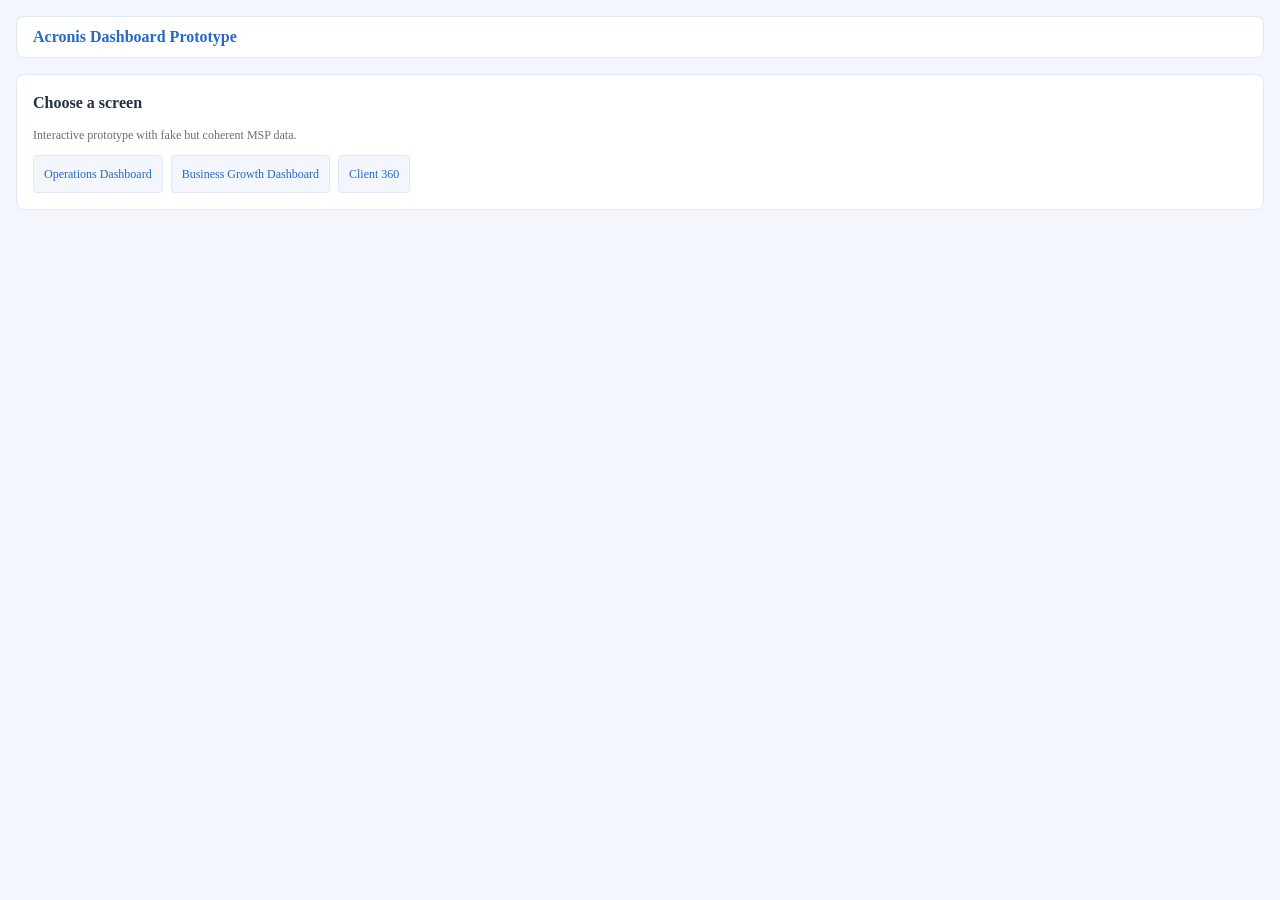
==== submission/prototype/index.html @ d7e4970e "Add MVP submission package and interactive dashboard prototypes" ====
<!doctype html>
<html lang="en">
  <head>
    <meta charset="UTF-8" />
    <meta name="viewport" content="width=device-width, initial-scale=1" />
    <title>Acronis Dashboard Prototype</title>
    <link rel="stylesheet" href="./assets/acv-reset.css" />
    <link rel="stylesheet" href="./assets/acv-theme-acronis.css" />
    <link rel="stylesheet" href="./assets/common.css" />
  </head>
  <body>
    <main class="app-shell">
      <header class="topbar">
        <div class="brand">Acronis Dashboard Prototype</div>
      </header>
      <section class="card">
        <h1 class="card-title">Choose a screen</h1>
        <p class="card-subtitle">Interactive prototype with fake but coherent MSP data.</p>
        <div class="nav-links">
          <a class="nav-link" href="./operations_dashboard.html">Operations Dashboard</a>
          <a class="nav-link" href="./business_dashboard.html">Business Growth Dashboard</a>
          <a class="nav-link" href="./client_360.html">Client 360</a>
        </div>
      </section>
    </main>
  </body>
</html>
---- submission/prototype/assets/acv-theme-acronis.css ----
@layer acv-theme{@media (prefers-color-scheme: light){:where(:root:not([class^=acv-theme-]),.acv-theme-acronis):not(.acv-color-scheme-dark){--acv-color-brand-primary: hsl(215deg 68% 46%);--acv-color-brand-secondary: hsl(218deg 57% 97%);--acv-color-brand-tertiary: hsl(218deg 57% 97%);--acv-color-button-active-danger: hsl(0deg 81% 45%);--acv-color-button-active-inversed: hsla(0deg 0% 100% / .05);--acv-color-button-active-primary: hsl(215deg 68% 38%);--acv-color-button-active-secondary: hsl(215deg 56% 89%);--acv-color-button-danger: hsl(0deg 81% 57%);--acv-color-button-disabled: hsla(215deg 68% 46% / .3);--acv-color-button-disabled-danger: hsla(0deg 4% 35% / .3);--acv-color-button-disabled-inversed: hsla(0deg 0% 100% / .1);--acv-color-button-focus: hsl(214deg 81% 84%);--acv-color-button-hover-danger: hsl(0deg 65% 51%);--acv-color-button-hover-inversed: hsla(0deg 0% 100% / .1);--acv-color-button-hover-primary: hsl(215deg 68% 38%);--acv-color-button-hover-secondary: hsl(214deg 57% 95%);--acv-color-button-inversed: hsla(0deg 0% 100% / .2);--acv-color-button-label-disabled: hsla(215deg 68% 46% / .3);--acv-color-button-label-disabled-inversed: hsla(0deg 0% 100% / .7);--acv-color-button-label-inversed-primary: hsl(0deg 0% 100%);--acv-color-button-label-inversed-secondary: hsl(0deg 0% 100%);--acv-color-button-label-primary: hsl(215deg 68% 46%);--acv-color-button-label-secondary: hsl(0deg 0% 100%);--acv-color-button-primary: hsl(215deg 68% 46%);--acv-color-button-secondary: hsl(215deg 68% 46%);--acv-color-divider-inversed-primary: hsl(0deg 0% 100%);--acv-color-divider-inversed-secondary: hsl(0deg 0% 100%);--acv-color-divider-primary: hsl(215deg 60% 92%);--acv-color-divider-secondary: hsl(215deg 60% 92%);--acv-color-effect-shadow-primary: hsla(215deg 30% 20% / .2);--acv-color-form-active: hsl(215deg 68% 46%);--acv-color-form-disabled-primary: hsla(215deg 68% 46% / .1);--acv-color-form-disabled-secondary: hsla(215deg 68% 46% / .1);--acv-color-form-disabled-success: hsl(75deg 57% 95%);--acv-color-form-disabled-tertiary: hsl(215deg 59% 84%);--acv-color-form-error: hsl(0deg 81% 57%);--acv-color-form-focus: hsl(214deg 81% 84%);--acv-color-form-hover: hsl(215deg 68% 38%);--acv-color-form-primary: hsl(0deg 0% 100%);--acv-color-form-secondary: hsl(215deg 59% 84%);--acv-color-form-success: hsl(75deg 68% 45%);--acv-color-icon-active: hsl(215deg 30% 20%);--acv-color-icon-active-disabled: hsl(215deg 30% 20%);--acv-color-icon-disabled: hsla(215deg 68% 46% / .3);--acv-color-icon-disabled-inversed: hsla(0deg 0% 100% / .7);--acv-color-icon-inversed-primary: hsl(0deg 0% 100%);--acv-color-icon-inversed-secondary: hsla(0deg 0% 100% / .7);--acv-color-icon-primary: hsl(215deg 68% 46%);--acv-color-icon-status-critical: hsl(11deg 73% 41%);--acv-color-icon-status-danger: hsl(0deg 72% 45%);--acv-color-icon-status-info: hsl(215deg 68% 38%);--acv-color-icon-status-neutral: hsl(0deg 0% 4%);--acv-color-icon-status-success: hsl(88deg 85% 24%);--acv-color-icon-status-warning: hsl(30deg 50% 37%);--acv-color-link-active: hsl(215deg 68% 46%);--acv-color-link-disabled: hsla(215deg 68% 46% / .3);--acv-color-link-disabled-inversed: hsla(0deg 0% 100% / .7);--acv-color-link-hover: hsl(215deg 68% 38%);--acv-color-link-inversed-primary: hsl(0deg 0% 100%);--acv-color-link-inversed-secondary: hsl(0deg 0% 100%);--acv-color-link-primary: hsl(215deg 68% 46%);--acv-color-link-secondary: hsl(0deg 0% 100%);--acv-color-nav-active-primary: hsl(213deg 100% 45%);--acv-color-nav-active-secondary: hsl(214deg 57% 95%);--acv-color-nav-focus-primary: hsla(0deg 0% 100% / .2);--acv-color-nav-focus-secondary: hsl(215deg 56% 89%);--acv-color-nav-hover-primary: hsla(0deg 0% 100% / .2);--acv-color-nav-hover-secondary: hsl(214deg 57% 95%);--acv-color-nav-label-primary: hsl(0deg 0% 100%);--acv-color-nav-label-secondary: hsla(0deg 0% 100% / .7);--acv-color-nav-primary: hsl(215deg 100% 15%);--acv-color-nav-secondary: hsl(0deg 0% 100%);--acv-color-scroll-thumb: hsla(215deg 30% 20% / .4);--acv-color-scroll-thumb-inversed: hsla(0deg 0% 100% / .4);--acv-color-status-active: hsla(215deg 30% 20% / .1);--acv-color-status-critical-primary: hsl(32deg 95% 92%);--acv-color-status-critical-secondary: hsl(29deg 100% 53%);--acv-color-status-critical-tertiary: hsl(21deg 100% 83%);--acv-color-status-danger-primary: hsl(0deg 100% 96%);--acv-color-status-danger-secondary: hsl(0deg 81% 57%);--acv-color-status-danger-tertiary: hsl(0deg 100% 89%);--acv-color-status-focus: hsl(214deg 81% 84%);--acv-color-status-hover: hsla(215deg 30% 20% / .05);--acv-color-status-info-primary: hsl(215deg 81% 96%);--acv-color-status-info-secondary: hsl(214deg 80% 58%);--acv-color-status-info-tertiary: hsl(214deg 80% 88%);--acv-color-status-neutral-primary: hsl(220deg 7% 92%);--acv-color-status-neutral-secondary: hsl(216deg 8% 61%);--acv-color-status-neutral-tertiary: hsl(216deg 8% 88%);--acv-color-status-success-primary: hsl(75deg 57% 95%);--acv-color-status-success-secondary: hsl(75deg 68% 45%);--acv-color-status-success-tertiary: hsl(75deg 57% 80%);--acv-color-status-warning-primary: hsl(46deg 100% 95%);--acv-color-status-warning-secondary: hsl(45deg 100% 51%);--acv-color-status-warning-tertiary: hsl(45deg 100% 82%);--acv-color-surface-fixed-primary: hsla(215deg 30% 20% / .9);--acv-color-surface-fixed-secondary: hsl(0deg 0% 100%);--acv-color-surface-inversed-dark-primary: hsl(215deg 30% 20%);--acv-color-surface-inversed-primary: hsl(0deg 0% 100%);--acv-color-surface-inversed-secondary: hsla(0deg 0% 100% / .95);--acv-color-surface-primary: hsl(218deg 57% 97%);--acv-color-surface-secondary: hsl(214deg 57% 95%);--acv-color-text-disabled: hsla(215deg 30% 20% / .4);--acv-color-text-error: hsl(0deg 81% 57%);--acv-color-text-highlight-result: hsl(52deg 100% 50%);--acv-color-text-inversed-primary: hsl(0deg 0% 100%);--acv-color-text-inversed-secondary: hsla(0deg 0% 100% / .7);--acv-color-text-primary: hsl(215deg 30% 20%);--acv-color-text-secondary: hsla(215deg 30% 20% / .7);--acv-color-text-status-critical: hsl(11deg 73% 41%);--acv-color-text-status-danger: hsl(0deg 72% 45%);--acv-color-text-status-info: hsl(215deg 68% 38%);--acv-color-text-status-neutral: hsl(215deg 30% 20%);--acv-color-text-status-success: hsl(88deg 85% 24%);--acv-color-text-status-warning: hsl(30deg 50% 37%);--acv-font-family-default: var(--acv-base-font-family-inter) sans-serif;--csstools-color-scheme--light: initial;--csstools-color-scheme--dark: ;color-scheme:light}:where(:root:not([class^=acv-theme-]),.acv-theme-acronis).acv-color-scheme-dark{--acv-color-brand-primary: hsl(215deg 68% 46%);--acv-color-brand-secondary: hsl(218deg 57% 97%);--acv-color-brand-tertiary: hsl(218deg 57% 97%);--acv-color-button-active-danger: hsl(0deg 81% 45%);--acv-color-button-active-inversed: hsla(0deg 0% 100% / .05);--acv-color-button-active-primary: hsl(215deg 68% 38%);--acv-color-button-active-secondary: hsl(215deg 56% 89%);--acv-color-button-danger: hsl(0deg 81% 57%);--acv-color-button-disabled: hsla(215deg 68% 46% / .3);--acv-color-button-disabled-danger: hsla(0deg 4% 35% / .3);--acv-color-button-disabled-inversed: hsla(0deg 0% 100% / .1);--acv-color-button-focus: hsl(214deg 81% 84%);--acv-color-button-hover-danger: hsl(0deg 65% 51%);--acv-color-button-hover-inversed: hsla(0deg 0% 100% / .1);--acv-color-button-hover-primary: hsl(215deg 68% 38%);--acv-color-button-hover-secondary: hsl(214deg 57% 95%);--acv-color-button-inversed: hsla(0deg 0% 100% / .2);--acv-color-button-label-disabled: hsla(215deg 68% 46% / .3);--acv-color-button-label-disabled-inversed: hsla(0deg 0% 100% / .7);--acv-color-button-label-inversed-primary: hsl(0deg 0% 100%);--acv-color-button-label-inversed-secondary: hsl(0deg 0% 100%);--acv-color-button-label-primary: hsl(215deg 68% 46%);--acv-color-button-label-secondary: hsl(0deg 0% 100%);--acv-color-button-primary: hsl(215deg 68% 46%);--acv-color-button-secondary: hsl(215deg 68% 46%);--acv-color-divider-inversed-primary: hsl(0deg 0% 100%);--acv-color-divider-inversed-secondary: hsl(0deg 0% 100%);--acv-color-divider-primary: hsl(215deg 60% 92%);--acv-color-divider-secondary: hsl(215deg 60% 92%);--acv-color-effect-shadow-primary: hsla(215deg 30% 20% / .2);--acv-color-form-active: hsl(215deg 68% 46%);--acv-color-form-disabled-primary: hsla(215deg 68% 46% / .1);--acv-color-form-disabled-secondary: hsla(215deg 68% 46% / .1);--acv-color-form-disabled-success: hsl(75deg 57% 95%);--acv-color-form-disabled-tertiary: hsl(215deg 59% 84%);--acv-color-form-error: hsl(0deg 81% 57%);--acv-color-form-focus: hsl(214deg 81% 84%);--acv-color-form-hover: hsl(215deg 68% 38%);--acv-color-form-primary: hsl(0deg 0% 100%);--acv-color-form-secondary: hsl(215deg 59% 84%);--acv-color-form-success: hsl(75deg 68% 45%);--acv-color-icon-active: hsl(215deg 30% 20%);--acv-color-icon-active-disabled: hsl(215deg 30% 20%);--acv-color-icon-disabled: hsla(215deg 68% 46% / .3);--acv-color-icon-disabled-inversed: hsla(0deg 0% 100% / .7);--acv-color-icon-inversed-primary: hsl(0deg 0% 100%);--acv-color-icon-inversed-secondary: hsla(0deg 0% 100% / .7);--acv-color-icon-primary: hsl(215deg 68% 46%);--acv-color-icon-status-critical: hsl(11deg 73% 41%);--acv-color-icon-status-danger: hsl(0deg 72% 45%);--acv-color-icon-status-info: hsl(215deg 68% 38%);--acv-color-icon-status-neutral: hsl(0deg 0% 4%);--acv-color-icon-status-success: hsl(88deg 85% 24%);--acv-color-icon-status-warning: hsl(30deg 50% 37%);--acv-color-link-active: hsl(215deg 68% 46%);--acv-color-link-disabled: hsla(215deg 68% 46% / .3);--acv-color-link-disabled-inversed: hsla(0deg 0% 100% / .7);--acv-color-link-hover: hsl(215deg 68% 38%);--acv-color-link-inversed-primary: hsl(0deg 0% 100%);--acv-color-link-inversed-secondary: hsl(0deg 0% 100%);--acv-color-link-primary: hsl(215deg 68% 46%);--acv-color-link-secondary: hsl(0deg 0% 100%);--acv-color-nav-active-primary: hsl(213deg 100% 45%);--acv-color-nav-active-secondary: hsl(214deg 57% 95%);--acv-color-nav-focus-primary: hsla(0deg 0% 100% / .2);--acv-color-nav-focus-secondary: hsl(215deg 56% 89%);--acv-color-nav-hover-primary: hsla(0deg 0% 100% / .2);--acv-color-nav-hover-secondary: hsl(214deg 57% 95%);--acv-color-nav-label-primary: hsl(0deg 0% 100%);--acv-color-nav-label-secondary: hsla(0deg 0% 100% / .7);--acv-color-nav-primary: hsl(215deg 100% 15%);--acv-color-nav-secondary: hsl(0deg 0% 100%);--acv-color-scroll-thumb: hsla(215deg 30% 20% / .4);--acv-color-scroll-thumb-inversed: hsla(0deg 0% 100% / .4);--acv-color-status-active: hsla(215deg 30% 20% / .1);--acv-color-status-critical-primary: hsl(32deg 95% 92%);--acv-color-status-critical-secondary: hsl(29deg 100% 53%);--acv-color-status-critical-tertiary: hsl(21deg 100% 83%);--acv-color-status-danger-primary: hsl(0deg 100% 96%);--acv-color-status-danger-secondary: hsl(0deg 81% 57%);--acv-color-status-danger-tertiary: hsl(0deg 100% 89%);--acv-color-status-focus: hsl(214deg 81% 84%);--acv-color-status-hover: hsla(215deg 30% 20% / .05);--acv-color-status-info-primary: hsl(215deg 81% 96%);--acv-color-status-info-secondary: hsl(214deg 80% 58%);--acv-color-status-info-tertiary: hsl(214deg 80% 88%);--acv-color-status-neutral-primary: hsl(220deg 7% 92%);--acv-color-status-neutral-secondary: hsl(216deg 8% 61%);--acv-color-status-neutral-tertiary: hsl(216deg 8% 88%);--acv-color-status-success-primary: hsl(75deg 57% 95%);--acv-color-status-success-secondary: hsl(75deg 68% 45%);--acv-color-status-success-tertiary: hsl(75deg 57% 80%);--acv-color-status-warning-primary: hsl(46deg 100% 95%);--acv-color-status-warning-secondary: hsl(45deg 100% 51%);--acv-color-status-warning-tertiary: hsl(45deg 100% 82%);--acv-color-surface-fixed-primary: hsla(215deg 30% 20% / .9);--acv-color-surface-fixed-secondary: hsl(0deg 0% 100%);--acv-color-surface-inversed-dark-primary: hsl(215deg 30% 20%);--acv-color-surface-inversed-primary: hsl(0deg 0% 100%);--acv-color-surface-inversed-secondary: hsla(0deg 0% 100% / .95);--acv-color-surface-primary: hsl(218deg 57% 97%);--acv-color-surface-secondary: hsl(214deg 57% 95%);--acv-color-text-disabled: hsla(215deg 30% 20% / .4);--acv-color-text-error: hsl(0deg 81% 57%);--acv-color-text-highlight-result: hsl(52deg 100% 50%);--acv-color-text-inversed-primary: hsl(0deg 0% 100%);--acv-color-text-inversed-secondary: hsla(0deg 0% 100% / .7);--acv-color-text-primary: hsl(215deg 30% 20%);--acv-color-text-secondary: hsla(215deg 30% 20% / .7);--acv-color-text-status-critical: hsl(11deg 73% 41%);--acv-color-text-status-danger: hsl(0deg 72% 45%);--acv-color-text-status-info: hsl(215deg 68% 38%);--acv-color-text-status-neutral: hsl(215deg 30% 20%);--acv-color-text-status-success: hsl(88deg 85% 24%);--acv-color-text-status-warning: hsl(30deg 50% 37%);--acv-font-family-default: var(--acv-base-font-family-inter) sans-serif;--csstools-color-scheme--light: ;--csstools-color-scheme--dark: initial;color-scheme:dark}}@media (prefers-color-scheme: dark){:where(:root:not([class^=acv-theme-]),.acv-theme-acronis).acv-color-scheme-light{--acv-color-brand-primary: hsl(215deg 68% 46%);--acv-color-brand-secondary: hsl(218deg 57% 97%);--acv-color-brand-tertiary: hsl(218deg 57% 97%);--acv-color-button-active-danger: hsl(0deg 81% 45%);--acv-color-button-active-inversed: hsla(0deg 0% 100% / .05);--acv-color-button-active-primary: hsl(215deg 68% 38%);--acv-color-button-active-secondary: hsl(215deg 56% 89%);--acv-color-button-danger: hsl(0deg 81% 57%);--acv-color-button-disabled: hsla(215deg 68% 46% / .3);--acv-color-button-disabled-danger: hsla(0deg 4% 35% / .3);--acv-color-button-disabled-inversed: hsla(0deg 0% 100% / .1);--acv-color-button-focus: hsl(214deg 81% 84%);--acv-color-button-hover-danger: hsl(0deg 65% 51%);--acv-color-button-hover-inversed: hsla(0deg 0% 100% / .1);--acv-color-button-hover-primary: hsl(215deg 68% 38%);--acv-color-button-hover-secondary: hsl(214deg 57% 95%);--acv-color-button-inversed: hsla(0deg 0% 100% / .2);--acv-color-button-label-disabled: hsla(215deg 68% 46% / .3);--acv-color-button-label-disabled-inversed: hsla(0deg 0% 100% / .7);--acv-color-button-label-inversed-primary: hsl(0deg 0% 100%);--acv-color-button-label-inversed-secondary: hsl(0deg 0% 100%);--acv-color-button-label-primary: hsl(215deg 68% 46%);--acv-color-button-label-secondary: hsl(0deg 0% 100%);--acv-color-button-primary: hsl(215deg 68% 46%);--acv-color-button-secondary: hsl(215deg 68% 46%);--acv-color-divider-inversed-primary: hsl(0deg 0% 100%);--acv-color-divider-inversed-secondary: hsl(0deg 0% 100%);--acv-color-divider-primary: hsl(215deg 60% 92%);--acv-color-divider-secondary: hsl(215deg 60% 92%);--acv-color-effect-shadow-primary: hsla(215deg 30% 20% / .2);--acv-color-form-active: hsl(215deg 68% 46%);--acv-color-form-disabled-primary: hsla(215deg 68% 46% / .1);--acv-color-form-disabled-secondary: hsla(215deg 68% 46% / .1);--acv-color-form-disabled-success: hsl(75deg 57% 95%);--acv-color-form-disabled-tertiary: hsl(215deg 59% 84%);--acv-color-form-error: hsl(0deg 81% 57%);--acv-color-form-focus: hsl(214deg 81% 84%);--acv-color-form-hover: hsl(215deg 68% 38%);--acv-color-form-primary: hsl(0deg 0% 100%);--acv-color-form-secondary: hsl(215deg 59% 84%);--acv-color-form-success: hsl(75deg 68% 45%);--acv-color-icon-active: hsl(215deg 30% 20%);--acv-color-icon-active-disabled: hsl(215deg 30% 20%);--acv-color-icon-disabled: hsla(215deg 68% 46% / .3);--acv-color-icon-disabled-inversed: hsla(0deg 0% 100% / .7);--acv-color-icon-inversed-primary: hsl(0deg 0% 100%);--acv-color-icon-inversed-secondary: hsla(0deg 0% 100% / .7);--acv-color-icon-primary: hsl(215deg 68% 46%);--acv-color-icon-status-critical: hsl(11deg 73% 41%);--acv-color-icon-status-danger: hsl(0deg 72% 45%);--acv-color-icon-status-info: hsl(215deg 68% 38%);--acv-color-icon-status-neutral: hsl(0deg 0% 4%);--acv-color-icon-status-success: hsl(88deg 85% 24%);--acv-color-icon-status-warning: hsl(30deg 50% 37%);--acv-color-link-active: hsl(215deg 68% 46%);--acv-color-link-disabled: hsla(215deg 68% 46% / .3);--acv-color-link-disabled-inversed: hsla(0deg 0% 100% / .7);--acv-color-link-hover: hsl(215deg 68% 38%);--acv-color-link-inversed-primary: hsl(0deg 0% 100%);--acv-color-link-inversed-secondary: hsl(0deg 0% 100%);--acv-color-link-primary: hsl(215deg 68% 46%);--acv-color-link-secondary: hsl(0deg 0% 100%);--acv-color-nav-active-primary: hsl(213deg 100% 45%);--acv-color-nav-active-secondary: hsl(214deg 57% 95%);--acv-color-nav-focus-primary: hsla(0deg 0% 100% / .2);--acv-color-nav-focus-secondary: hsl(215deg 56% 89%);--acv-color-nav-hover-primary: hsla(0deg 0% 100% / .2);--acv-color-nav-hover-secondary: hsl(214deg 57% 95%);--acv-color-nav-label-primary: hsl(0deg 0% 100%);--acv-color-nav-label-secondary: hsla(0deg 0% 100% / .7);--acv-color-nav-primary: hsl(215deg 100% 15%);--acv-color-nav-secondary: hsl(0deg 0% 100%);--acv-color-scroll-thumb: hsla(215deg 30% 20% / .4);--acv-color-scroll-thumb-inversed: hsla(0deg 0% 100% / .4);--acv-color-status-active: hsla(215deg 30% 20% / .1);--acv-color-status-critical-primary: hsl(32deg 95% 92%);--acv-color-status-critical-secondary: hsl(29deg 100% 53%);--acv-color-status-critical-tertiary: hsl(21deg 100% 83%);--acv-color-status-danger-primary: hsl(0deg 100% 96%);--acv-color-status-danger-secondary: hsl(0deg 81% 57%);--acv-color-status-danger-tertiary: hsl(0deg 100% 89%);--acv-color-status-focus: hsl(214deg 81% 84%);--acv-color-status-hover: hsla(215deg 30% 20% / .05);--acv-color-status-info-primary: hsl(215deg 81% 96%);--acv-color-status-info-secondary: hsl(214deg 80% 58%);--acv-color-status-info-tertiary: hsl(214deg 80% 88%);--acv-color-status-neutral-primary: hsl(220deg 7% 92%);--acv-color-status-neutral-secondary: hsl(216deg 8% 61%);--acv-color-status-neutral-tertiary: hsl(216deg 8% 88%);--acv-color-status-success-primary: hsl(75deg 57% 95%);--acv-color-status-success-secondary: hsl(75deg 68% 45%);--acv-color-status-success-tertiary: hsl(75deg 57% 80%);--acv-color-status-warning-primary: hsl(46deg 100% 95%);--acv-color-status-warning-secondary: hsl(45deg 100% 51%);--acv-color-status-warning-tertiary: hsl(45deg 100% 82%);--acv-color-surface-fixed-primary: hsla(215deg 30% 20% / .9);--acv-color-surface-fixed-secondary: hsl(0deg 0% 100%);--acv-color-surface-inversed-dark-primary: hsl(215deg 30% 20%);--acv-color-surface-inversed-primary: hsl(0deg 0% 100%);--acv-color-surface-inversed-secondary: hsla(0deg 0% 100% / .95);--acv-color-surface-primary: hsl(218deg 57% 97%);--acv-color-surface-secondary: hsl(214deg 57% 95%);--acv-color-text-disabled: hsla(215deg 30% 20% / .4);--acv-color-text-error: hsl(0deg 81% 57%);--acv-color-text-highlight-result: hsl(52deg 100% 50%);--acv-color-text-inversed-primary: hsl(0deg 0% 100%);--acv-color-text-inversed-secondary: hsla(0deg 0% 100% / .7);--acv-color-text-primary: hsl(215deg 30% 20%);--acv-color-text-secondary: hsla(215deg 30% 20% / .7);--acv-color-text-status-critical: hsl(11deg 73% 41%);--acv-color-text-status-danger: hsl(0deg 72% 45%);--acv-color-text-status-info: hsl(215deg 68% 38%);--acv-color-text-status-neutral: hsl(215deg 30% 20%);--acv-color-text-status-success: hsl(88deg 85% 24%);--acv-color-text-status-warning: hsl(30deg 50% 37%);--acv-font-family-default: var(--acv-base-font-family-inter) sans-serif;--csstools-color-scheme--light: initial;--csstools-color-scheme--dark: ;color-scheme:light}:where(:root:not([class^=acv-theme-]),.acv-theme-acronis):not(.acv-color-scheme-light){--acv-color-brand-primary: hsl(215deg 68% 46%);--acv-color-brand-secondary: hsl(218deg 57% 97%);--acv-color-brand-tertiary: hsl(218deg 57% 97%);--acv-color-button-active-danger: hsl(0deg 81% 45%);--acv-color-button-active-inversed: hsla(0deg 0% 100% / .05);--acv-color-button-active-primary: hsl(215deg 68% 38%);--acv-color-button-active-secondary: hsl(215deg 56% 89%);--acv-color-button-danger: hsl(0deg 81% 57%);--acv-color-button-disabled: hsla(215deg 68% 46% / .3);--acv-color-button-disabled-danger: hsla(0deg 4% 35% / .3);--acv-color-button-disabled-inversed: hsla(0deg 0% 100% / .1);--acv-color-button-focus: hsl(214deg 81% 84%);--acv-color-button-hover-danger: hsl(0deg 65% 51%);--acv-color-button-hover-inversed: hsla(0deg 0% 100% / .1);--acv-color-button-hover-primary: hsl(215deg 68% 38%);--acv-color-button-hover-secondary: hsl(214deg 57% 95%);--acv-color-button-inversed: hsla(0deg 0% 100% / .2);--acv-color-button-label-disabled: hsla(215deg 68% 46% / .3);--acv-color-button-label-disabled-inversed: hsla(0deg 0% 100% / .7);--acv-color-button-label-inversed-primary: hsl(0deg 0% 100%);--acv-color-button-label-inversed-secondary: hsl(0deg 0% 100%);--acv-color-button-label-primary: hsl(215deg 68% 46%);--acv-color-button-label-secondary: hsl(0deg 0% 100%);--acv-color-button-primary: hsl(215deg 68% 46%);--acv-color-button-secondary: hsl(215deg 68% 46%);--acv-color-divider-inversed-primary: hsl(0deg 0% 100%);--acv-color-divider-inversed-secondary: hsl(0deg 0% 100%);--acv-color-divider-primary: hsl(215deg 60% 92%);--acv-color-divider-secondary: hsl(215deg 60% 92%);--acv-color-effect-shadow-primary: hsla(215deg 30% 20% / .2);--acv-color-form-active: hsl(215deg 68% 46%);--acv-color-form-disabled-primary: hsla(215deg 68% 46% / .1);--acv-color-form-disabled-secondary: hsla(215deg 68% 46% / .1);--acv-color-form-disabled-success: hsl(75deg 57% 95%);--acv-color-form-disabled-tertiary: hsl(215deg 59% 84%);--acv-color-form-error: hsl(0deg 81% 57%);--acv-color-form-focus: hsl(214deg 81% 84%);--acv-color-form-hover: hsl(215deg 68% 38%);--acv-color-form-primary: hsl(0deg 0% 100%);--acv-color-form-secondary: hsl(215deg 59% 84%);--acv-color-form-success: hsl(75deg 68% 45%);--acv-color-icon-active: hsl(215deg 30% 20%);--acv-color-icon-active-disabled: hsl(215deg 30% 20%);--acv-color-icon-disabled: hsla(215deg 68% 46% / .3);--acv-color-icon-disabled-inversed: hsla(0deg 0% 100% / .7);--acv-color-icon-inversed-primary: hsl(0deg 0% 100%);--acv-color-icon-inversed-secondary: hsla(0deg 0% 100% / .7);--acv-color-icon-primary: hsl(215deg 68% 46%);--acv-color-icon-status-critical: hsl(11deg 73% 41%);--acv-color-icon-status-danger: hsl(0deg 72% 45%);--acv-color-icon-status-info: hsl(215deg 68% 38%);--acv-color-icon-status-neutral: hsl(0deg 0% 4%);--acv-color-icon-status-success: hsl(88deg 85% 24%);--acv-color-icon-status-warning: hsl(30deg 50% 37%);--acv-color-link-active: hsl(215deg 68% 46%);--acv-color-link-disabled: hsla(215deg 68% 46% / .3);--acv-color-link-disabled-inversed: hsla(0deg 0% 100% / .7);--acv-color-link-hover: hsl(215deg 68% 38%);--acv-color-link-inversed-primary: hsl(0deg 0% 100%);--acv-color-link-inversed-secondary: hsl(0deg 0% 100%);--acv-color-link-primary: hsl(215deg 68% 46%);--acv-color-link-secondary: hsl(0deg 0% 100%);--acv-color-nav-active-primary: hsl(213deg 100% 45%);--acv-color-nav-active-secondary: hsl(214deg 57% 95%);--acv-color-nav-focus-primary: hsla(0deg 0% 100% / .2);--acv-color-nav-focus-secondary: hsl(215deg 56% 89%);--acv-color-nav-hover-primary: hsla(0deg 0% 100% / .2);--acv-color-nav-hover-secondary: hsl(214deg 57% 95%);--acv-color-nav-label-primary: hsl(0deg 0% 100%);--acv-color-nav-label-secondary: hsla(0deg 0% 100% / .7);--acv-color-nav-primary: hsl(215deg 100% 15%);--acv-color-nav-secondary: hsl(0deg 0% 100%);--acv-color-scroll-thumb: hsla(215deg 30% 20% / .4);--acv-color-scroll-thumb-inversed: hsla(0deg 0% 100% / .4);--acv-color-status-active: hsla(215deg 30% 20% / .1);--acv-color-status-critical-primary: hsl(32deg 95% 92%);--acv-color-status-critical-secondary: hsl(29deg 100% 53%);--acv-color-status-critical-tertiary: hsl(21deg 100% 83%);--acv-color-status-danger-primary: hsl(0deg 100% 96%);--acv-color-status-danger-secondary: hsl(0deg 81% 57%);--acv-color-status-danger-tertiary: hsl(0deg 100% 89%);--acv-color-status-focus: hsl(214deg 81% 84%);--acv-color-status-hover: hsla(215deg 30% 20% / .05);--acv-color-status-info-primary: hsl(215deg 81% 96%);--acv-color-status-info-secondary: hsl(214deg 80% 58%);--acv-color-status-info-tertiary: hsl(214deg 80% 88%);--acv-color-status-neutral-primary: hsl(220deg 7% 92%);--acv-color-status-neutral-secondary: hsl(216deg 8% 61%);--acv-color-status-neutral-tertiary: hsl(216deg 8% 88%);--acv-color-status-success-primary: hsl(75deg 57% 95%);--acv-color-status-success-secondary: hsl(75deg 68% 45%);--acv-color-status-success-tertiary: hsl(75deg 57% 80%);--acv-color-status-warning-primary: hsl(46deg 100% 95%);--acv-color-status-warning-secondary: hsl(45deg 100% 51%);--acv-color-status-warning-tertiary: hsl(45deg 100% 82%);--acv-color-surface-fixed-primary: hsla(215deg 30% 20% / .9);--acv-color-surface-fixed-secondary: hsl(0deg 0% 100%);--acv-color-surface-inversed-dark-primary: hsl(215deg 30% 20%);--acv-color-surface-inversed-primary: hsl(0deg 0% 100%);--acv-color-surface-inversed-secondary: hsla(0deg 0% 100% / .95);--acv-color-surface-primary: hsl(218deg 57% 97%);--acv-color-surface-secondary: hsl(214deg 57% 95%);--acv-color-text-disabled: hsla(215deg 30% 20% / .4);--acv-color-text-error: hsl(0deg 81% 57%);--acv-color-text-highlight-result: hsl(52deg 100% 50%);--acv-color-text-inversed-primary: hsl(0deg 0% 100%);--acv-color-text-inversed-secondary: hsla(0deg 0% 100% / .7);--acv-color-text-primary: hsl(215deg 30% 20%);--acv-color-text-secondary: hsla(215deg 30% 20% / .7);--acv-color-text-status-critical: hsl(11deg 73% 41%);--acv-color-text-status-danger: hsl(0deg 72% 45%);--acv-color-text-status-info: hsl(215deg 68% 38%);--acv-color-text-status-neutral: hsl(215deg 30% 20%);--acv-color-text-status-success: hsl(88deg 85% 24%);--acv-color-text-status-warning: hsl(30deg 50% 37%);--acv-font-family-default: var(--acv-base-font-family-inter) sans-serif;--csstools-color-scheme--light: ;--csstools-color-scheme--dark: initial;color-scheme:dark}}}
---- submission/prototype/assets/common.css ----
:root {
  --acv-base-font-family-inter: Inter, -apple-system, BlinkMacSystemFont, "Segoe UI", sans-serif;
  --page-max-width: 1440px;
}

body {
  margin: 0;
  background: var(--acv-color-surface-primary);
  color: var(--acv-color-text-primary);
}

.app-shell {
  max-width: var(--page-max-width);
  margin: 0 auto;
  padding: var(--acv-spacing-regular);
  display: grid;
  gap: var(--acv-spacing-regular);
}

.topbar {
  display: flex;
  justify-content: space-between;
  align-items: center;
  gap: var(--acv-spacing-regular);
  padding: var(--acv-spacing-small) var(--acv-spacing-regular);
  border: 1px solid var(--acv-color-divider-primary);
  border-radius: var(--acv-radius-large);
  background: var(--acv-color-surface-inversed-primary);
}

.brand {
  font-size: var(--acv-font-size-accent);
  font-weight: var(--acv-font-weight-strong);
  color: var(--acv-color-brand-primary);
}

.nav-links {
  display: flex;
  gap: var(--acv-spacing-small);
  flex-wrap: wrap;
}

.nav-link {
  text-decoration: none;
  color: var(--acv-color-link-primary);
  border: 1px solid var(--acv-color-divider-primary);
  padding: 6px 10px;
  border-radius: var(--acv-radius-regular);
  background: var(--acv-color-surface-primary);
  font-size: var(--acv-font-size-caption);
}

.nav-link.active {
  background: var(--acv-color-button-primary);
  color: var(--acv-color-button-label-inversed-primary);
  border-color: var(--acv-color-button-primary);
}

.filters {
  display: flex;
  gap: var(--acv-spacing-small);
  flex-wrap: wrap;
}

.select {
  border: 1px solid var(--acv-color-form-secondary);
  background: var(--acv-color-form-primary);
  color: var(--acv-color-text-primary);
  border-radius: var(--acv-radius-regular);
  min-height: var(--acv-height-regular);
  padding: 0 10px;
  min-width: 130px;
}

.grid {
  display: grid;
  gap: var(--acv-spacing-regular);
}

.grid-3 {
  grid-template-columns: 1.1fr 1.7fr 1.2fr;
}

.grid-2 {
  grid-template-columns: 1fr 1fr;
}

.card {
  border: 1px solid var(--acv-color-divider-primary);
  border-radius: var(--acv-radius-large);
  background: var(--acv-color-surface-inversed-primary);
  padding: var(--acv-spacing-regular);
  display: grid;
  gap: var(--acv-spacing-small);
}

.card-title {
  font-weight: var(--acv-font-weight-strong);
  font-size: var(--acv-font-size-accent);
}

.kpi-row {
  display: flex;
  justify-content: space-between;
  align-items: baseline;
  gap: var(--acv-spacing-small);
}

.kpi-value {
  font-size: var(--acv-font-size-title);
  font-weight: var(--acv-font-weight-x-strong);
  color: var(--acv-color-text-primary);
}

.kpi-note {
  font-size: var(--acv-font-size-caption);
  color: var(--acv-color-text-secondary);
}

.btn {
  border: 1px solid var(--acv-color-button-primary);
  border-radius: var(--acv-radius-regular);
  min-height: var(--acv-height-regular);
  padding: 0 12px;
  font-weight: var(--acv-font-weight-strong);
  cursor: pointer;
}

.btn-primary {
  background: var(--acv-color-button-primary);
  color: var(--acv-color-button-label-inversed-primary);
}

.btn-secondary {
  background: transparent;
  color: var(--acv-color-button-label-primary);
}

.heatmap {
  display: grid;
  grid-template-columns: repeat(4, minmax(0, 1fr));
  gap: var(--acv-spacing-small);
}

.tenant-tile {
  border-radius: var(--acv-radius-medium);
  border: 1px solid var(--acv-color-divider-primary);
  padding: var(--acv-spacing-small);
  cursor: pointer;
  display: grid;
  gap: 2px;
  transition: transform 0.12s ease;
}

.tenant-tile:hover {
  transform: translateY(-1px);
}

.tenant-critical {
  background: var(--acv-color-status-danger-primary);
  border-color: var(--acv-color-status-danger-tertiary);
}

.tenant-high {
  background: var(--acv-color-status-critical-primary);
  border-color: var(--acv-color-status-critical-tertiary);
}

.tenant-medium {
  background: var(--acv-color-status-warning-primary);
  border-color: var(--acv-color-status-warning-tertiary);
}

.tenant-low {
  background: var(--acv-color-status-success-primary);
  border-color: var(--acv-color-status-success-tertiary);
}

.badge {
  display: inline-flex;
  align-items: center;
  gap: 6px;
  font-size: var(--acv-font-size-note);
  border-radius: var(--acv-radius-circle);
  padding: 3px 8px;
  border: 1px solid transparent;
  width: fit-content;
}

.badge-critical {
  color: var(--acv-color-text-status-danger);
  background: var(--acv-color-status-danger-primary);
  border-color: var(--acv-color-status-danger-tertiary);
}

.badge-high {
  color: var(--acv-color-text-status-critical);
  background: var(--acv-color-status-critical-primary);
  border-color: var(--acv-color-status-critical-tertiary);
}

.badge-medium {
  color: var(--acv-color-text-status-warning);
  background: var(--acv-color-status-warning-primary);
  border-color: var(--acv-color-status-warning-tertiary);
}

.badge-low {
  color: var(--acv-color-text-status-success);
  background: var(--acv-color-status-success-primary);
  border-color: var(--acv-color-status-success-tertiary);
}

.brief-item {
  border: 1px solid var(--acv-color-divider-primary);
  border-radius: var(--acv-radius-regular);
  padding: 8px;
  cursor: pointer;
  display: grid;
  gap: 6px;
}

.brief-hidden {
  display: none;
}

.chart-wrap {
  border: 1px solid var(--acv-color-divider-primary);
  border-radius: var(--acv-radius-regular);
  padding: 8px;
}

.mini-chart {
  width: 100%;
  height: 88px;
}

.big-chart {
  width: 100%;
  height: 220px;
}

.alert-list {
  max-height: 250px;
  overflow: auto;
  display: grid;
  gap: 8px;
}

.alert-item {
  border: 1px solid var(--acv-color-divider-primary);
  border-radius: var(--acv-radius-regular);
  padding: 8px;
  display: grid;
  gap: 4px;
}

.detail-panel {
  border: 1px solid var(--acv-color-divider-primary);
  border-radius: var(--acv-radius-large);
  background: var(--acv-color-surface-inversed-primary);
  padding: var(--acv-spacing-regular);
  display: none;
  gap: var(--acv-spacing-regular);
}

.detail-panel.open {
  display: grid;
}

.table {
  width: 100%;
  border-collapse: collapse;
}

.table th,
.table td {
  border-bottom: 1px solid var(--acv-color-divider-primary);
  padding: 8px;
  text-align: left;
  font-size: var(--acv-font-size-caption);
}

.table th {
  color: var(--acv-color-text-secondary);
  font-weight: var(--acv-font-weight-strong);
}

.service-chip {
  display: inline-block;
  margin-right: 6px;
  margin-bottom: 6px;
  border: 1px solid var(--acv-color-divider-primary);
  border-radius: var(--acv-radius-circle);
  padding: 4px 9px;
  font-size: var(--acv-font-size-note);
}

.metric-bars {
  display: grid;
  gap: 10px;
}

.metric-row {
  display: grid;
  gap: 5px;
}

.bar-track {
  height: 10px;
  border-radius: var(--acv-radius-circle);
  background: var(--acv-color-surface-secondary);
  overflow: hidden;
}

.bar-fill {
  height: 100%;
  background: var(--acv-color-brand-primary);
}

.bar-fill.alt {
  background: var(--acv-color-status-info-secondary);
}

.risk-dot {
  cursor: pointer;
}

.timeline {
  display: grid;
  gap: 8px;
}

.timeline-item {
  border-left: 3px solid var(--acv-color-divider-primary);
  padding-left: 10px;
  font-size: var(--acv-font-size-caption);
}

.toast {
  position: fixed;
  right: 14px;
  bottom: 14px;
  background: var(--acv-color-surface-fixed-primary);
  color: var(--acv-color-surface-fixed-secondary);
  border-radius: var(--acv-radius-regular);
  padding: 10px 12px;
  font-size: var(--acv-font-size-caption);
  opacity: 0;
  transform: translateY(6px);
  transition: all 0.2s ease;
  z-index: 1000;
}

.toast.show {
  opacity: 1;
  transform: translateY(0);
}

.modal-backdrop {
  position: fixed;
  inset: 0;
  background: rgba(0, 0, 0, 0.35);
  display: none;
  place-items: center;
  z-index: 900;
}

.modal-backdrop.open {
  display: grid;
}

.modal {
  width: min(920px, 92vw);
  max-height: 85vh;
  overflow: auto;
  border-radius: var(--acv-radius-large);
  border: 1px solid var(--acv-color-divider-primary);
  background: var(--acv-color-surface-inversed-primary);
  padding: var(--acv-spacing-large);
  display: grid;
  gap: var(--acv-spacing-regular);
}

.card-subtitle {
  color: var(--acv-color-text-secondary);
  font-size: var(--acv-font-size-caption);
}

.kpi-grid {
  display: grid;
  grid-template-columns: repeat(4, minmax(0, 1fr));
  gap: var(--acv-spacing-small);
}

.kpi-card {
  border: 1px solid var(--acv-color-divider-primary);
  border-radius: var(--acv-radius-regular);
  padding: 10px;
  background: var(--acv-color-surface-primary);
  display: grid;
  gap: 4px;
}

.kpi-label {
  font-size: var(--acv-font-size-caption);
  color: var(--acv-color-text-secondary);
}

.kpi-trend-positive {
  color: var(--acv-color-text-status-success);
}

.kpi-trend-negative {
  color: var(--acv-color-text-status-danger);
}

.section-actions {
  display: flex;
  align-items: center;
  gap: 8px;
  flex-wrap: wrap;
}

.split {
  display: grid;
  grid-template-columns: 1.2fr 0.8fr;
  gap: var(--acv-spacing-regular);
}

.empty-state {
  border: 1px dashed var(--acv-color-divider-primary);
  border-radius: var(--acv-radius-regular);
  padding: 14px;
  color: var(--acv-color-text-secondary);
  font-size: var(--acv-font-size-caption);
}

.risk-map {
  width: 100%;
  height: 240px;
  border: 1px solid var(--acv-color-divider-primary);
  border-radius: var(--acv-radius-regular);
  background: linear-gradient(
    180deg,
    rgba(241, 83, 84, 0.1) 0%,
    rgba(255, 184, 0, 0.08) 46%,
    rgba(62, 188, 114, 0.08) 100%
  );
}

.risk-spark {
  stroke: var(--acv-color-brand-primary);
  stroke-width: 2;
  fill: none;
}

.risk-spark-alt {
  stroke: var(--acv-color-status-warning-secondary);
}

.risk-spark-danger {
  stroke: var(--acv-color-status-danger-secondary);
}

.legend {
  display: flex;
  gap: 10px;
  flex-wrap: wrap;
  font-size: var(--acv-font-size-note);
}

.legend-item {
  display: inline-flex;
  align-items: center;
  gap: 5px;
}

.dot {
  width: 8px;
  height: 8px;
  border-radius: 999px;
}

.dot-primary {
  background: var(--acv-color-brand-primary);
}

.dot-warning {
  background: var(--acv-color-status-warning-secondary);
}

.dot-danger {
  background: var(--acv-color-status-danger-secondary);
}

.dot-muted {
  background: var(--acv-color-divider-primary);
}

.signal-grid {
  display: grid;
  grid-template-columns: repeat(2, minmax(0, 1fr));
  gap: 8px;
}

.signal-tile {
  border: 1px solid var(--acv-color-divider-primary);
  border-radius: var(--acv-radius-regular);
  padding: 8px;
  background: var(--acv-color-surface-primary);
}

.link-btn {
  border: none;
  background: transparent;
  padding: 0;
  color: var(--acv-color-link-primary);
  cursor: pointer;
  font: inherit;
}

.pill-tabs {
  display: inline-flex;
  border: 1px solid var(--acv-color-divider-primary);
  border-radius: var(--acv-radius-circle);
  overflow: hidden;
}

.pill-tab {
  border: none;
  background: var(--acv-color-surface-primary);
  color: var(--acv-color-text-secondary);
  padding: 6px 10px;
  cursor: pointer;
  font-size: var(--acv-font-size-note);
}

.pill-tab.active {
  background: var(--acv-color-button-primary);
  color: var(--acv-color-button-label-inversed-primary);
}

.client-hero {
  border: 1px solid var(--acv-color-divider-primary);
  border-radius: var(--acv-radius-large);
  background: linear-gradient(
    120deg,
    var(--acv-color-surface-inversed-primary),
    var(--acv-color-surface-primary)
  );
  padding: var(--acv-spacing-regular);
  display: grid;
  gap: var(--acv-spacing-small);
}

.actions-list {
  display: grid;
  gap: 8px;
}

.action-item {
  border: 1px solid var(--acv-color-divider-primary);
  border-radius: var(--acv-radius-regular);
  padding: 10px;
  display: grid;
  gap: 6px;
}

.tiny {
  font-size: var(--acv-font-size-note);
  color: var(--acv-color-text-secondary);
}

.qbr-output {
  border: 1px solid var(--acv-color-divider-primary);
  border-radius: var(--acv-radius-regular);
  padding: 10px;
  background: var(--acv-color-surface-primary);
  display: grid;
  gap: 8px;
}

@media (max-width: 1080px) {
  .grid-3,
  .grid-2 {
    grid-template-columns: 1fr;
  }

  .split,
  .kpi-grid,
  .signal-grid {
    grid-template-columns: 1fr;
  }

  .heatmap {
    grid-template-columns: repeat(2, minmax(0, 1fr));
  }
}
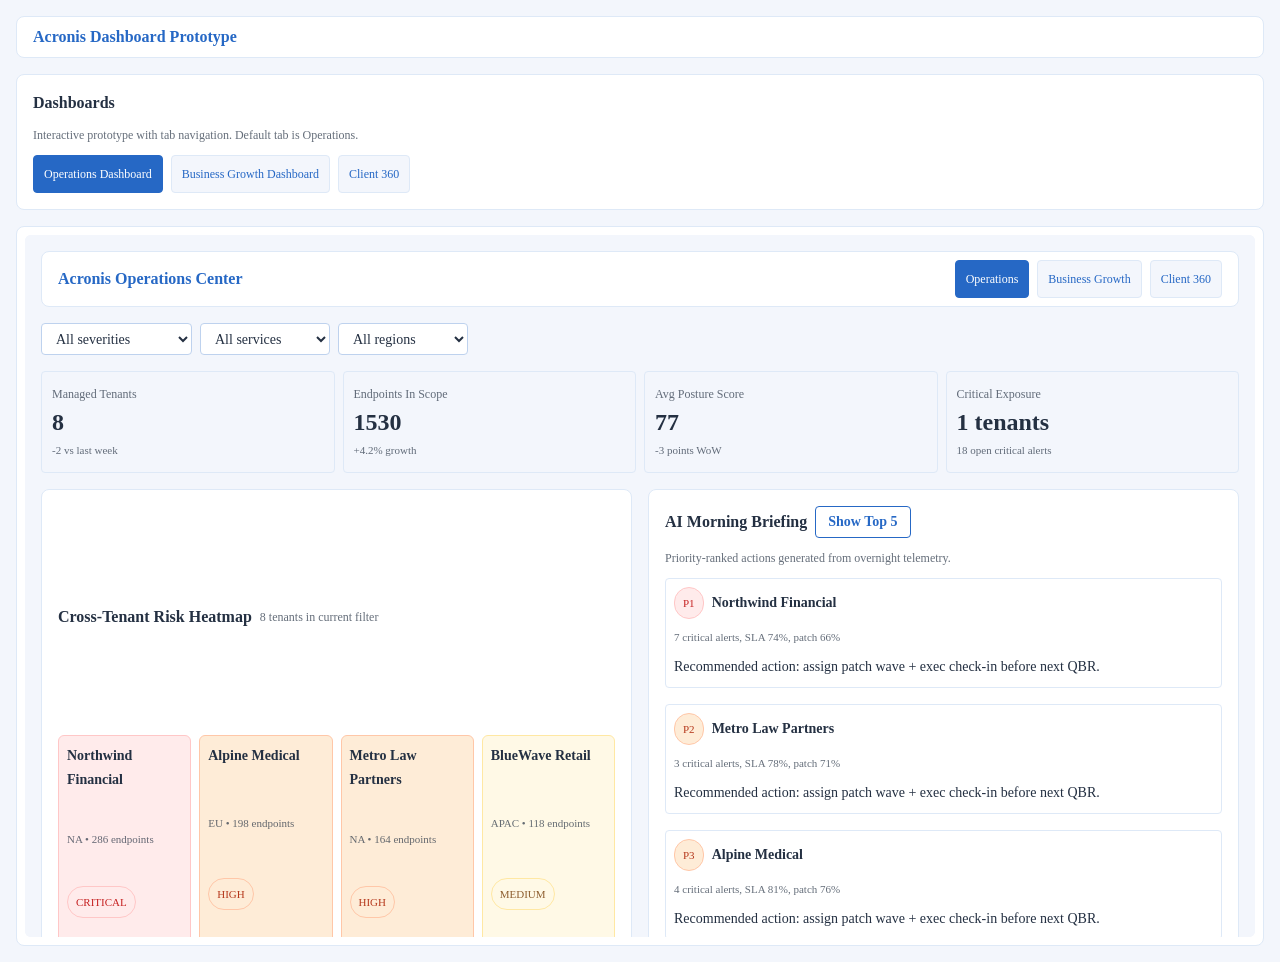
==== commit 51811de5: "Convert dashboard links into tabs with default Operations view" ====
--- a/submission/prototype/index.html
+++ b/submission/prototype/index.html
@@ -14,14 +14,53 @@
         <div class="brand">Acronis Dashboard Prototype</div>
       </header>
       <section class="card">
-        <h1 class="card-title">Choose a screen</h1>
-        <p class="card-subtitle">Interactive prototype with fake but coherent MSP data.</p>
-        <div class="nav-links">
-          <a class="nav-link" href="./operations_dashboard.html">Operations Dashboard</a>
-          <a class="nav-link" href="./business_dashboard.html">Business Growth Dashboard</a>
-          <a class="nav-link" href="./client_360.html">Client 360</a>
+        <h1 class="card-title">Dashboards</h1>
+        <p class="card-subtitle">Interactive prototype with tab navigation. Default tab is Operations.</p>
+        <div class="dashboard-tabs" role="tablist" aria-label="Dashboard tabs">
+          <button class="dashboard-tab active" role="tab" aria-selected="true" data-target="./operations_dashboard.html" type="button">
+            Operations Dashboard
+          </button>
+          <button class="dashboard-tab" role="tab" aria-selected="false" data-target="./business_dashboard.html" type="button">
+            Business Growth Dashboard
+          </button>
+          <button class="dashboard-tab" role="tab" aria-selected="false" data-target="./client_360.html" type="button">
+            Client 360
+          </button>
         </div>
       </section>
+      <section class="dashboard-tab-panel" role="tabpanel" aria-label="Selected dashboard">
+        <iframe
+          id="dashboardFrame"
+          class="dashboard-frame"
+          src="./operations_dashboard.html"
+          title="Operations Dashboard"
+          loading="lazy"
+        ></iframe>
+      </section>
     </main>
+    <script>
+      (function () {
+        const tabs = Array.from(document.querySelectorAll(".dashboard-tab"));
+        const frame = document.getElementById("dashboardFrame");
+
+        function activateTab(tab) {
+          const target = tab.getAttribute("data-target");
+          frame.src = target;
+          frame.title = tab.textContent.trim();
+
+          tabs.forEach(function (item) {
+            const isActive = item === tab;
+            item.classList.toggle("active", isActive);
+            item.setAttribute("aria-selected", isActive ? "true" : "false");
+          });
+        }
+
+        tabs.forEach(function (tab) {
+          tab.addEventListener("click", function () {
+            activateTab(tab);
+          });
+        });
+      })();
+    </script>
   </body>
 </html>
--- a/submission/prototype/assets/common.css
+++ b/submission/prototype/assets/common.css
@@ -581,6 +581,43 @@
   gap: 8px;
 }
 
+.dashboard-tabs {
+  display: flex;
+  gap: var(--acv-spacing-small);
+  flex-wrap: wrap;
+}
+
+.dashboard-tab {
+  border: 1px solid var(--acv-color-divider-primary);
+  border-radius: var(--acv-radius-regular);
+  background: var(--acv-color-surface-primary);
+  color: var(--acv-color-link-primary);
+  font-size: var(--acv-font-size-caption);
+  padding: 6px 10px;
+  cursor: pointer;
+}
+
+.dashboard-tab.active {
+  background: var(--acv-color-button-primary);
+  color: var(--acv-color-button-label-inversed-primary);
+  border-color: var(--acv-color-button-primary);
+}
+
+.dashboard-tab-panel {
+  border: 1px solid var(--acv-color-divider-primary);
+  border-radius: var(--acv-radius-large);
+  background: var(--acv-color-surface-inversed-primary);
+  padding: 8px;
+}
+
+.dashboard-frame {
+  width: 100%;
+  height: min(78vh, 960px);
+  border: none;
+  border-radius: var(--acv-radius-medium);
+  background: var(--acv-color-surface-primary);
+}
+
 @media (max-width: 1080px) {
   .grid-3,
   .grid-2 {
@@ -596,4 +633,8 @@
   .heatmap {
     grid-template-columns: repeat(2, minmax(0, 1fr));
   }
-}
+
+  .dashboard-frame {
+    height: 75vh;
+  }
+}
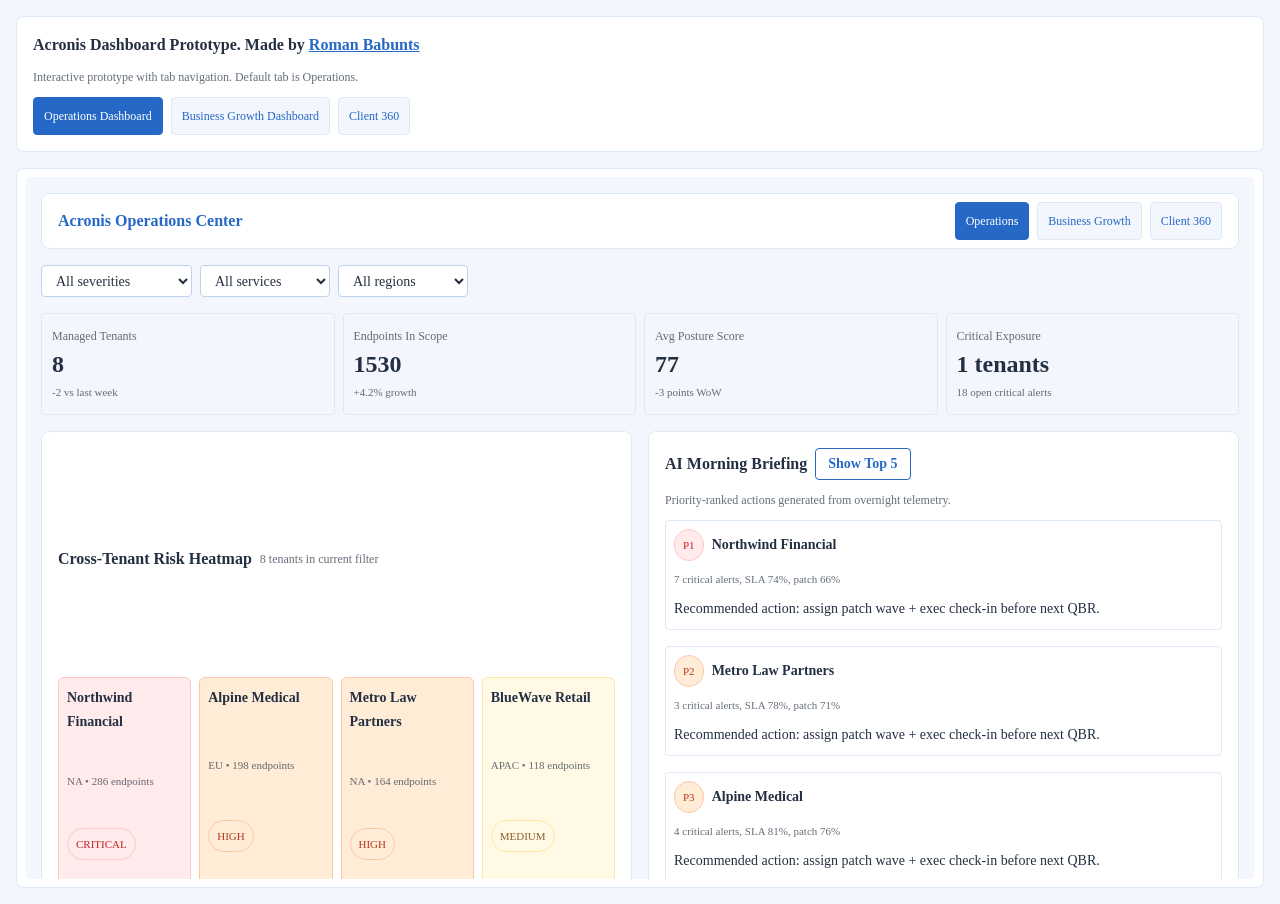
==== commit 1827377d: "Update landing header text and add LinkedIn link for author" ====
--- a/submission/prototype/index.html
+++ b/submission/prototype/index.html
@@ -10,11 +10,11 @@
   </head>
   <body>
     <main class="app-shell">
-      <header class="topbar">
-        <div class="brand">Acronis Dashboard Prototype</div>
-      </header>
       <section class="card">
-        <h1 class="card-title">Dashboards</h1>
+        <h1 class="card-title">
+          Acronis Dashboard Prototype. Made by
+          <a class="title-link" href="https://www.linkedin.com/in/oempolice/" target="_blank" rel="noopener noreferrer">Roman Babunts</a>
+        </h1>
         <p class="card-subtitle">Interactive prototype with tab navigation. Default tab is Operations.</p>
         <div class="dashboard-tabs" role="tablist" aria-label="Dashboard tabs">
           <button class="dashboard-tab active" role="tab" aria-selected="true" data-target="./operations_dashboard.html" type="button">
--- a/submission/prototype/assets/common.css
+++ b/submission/prototype/assets/common.css
@@ -581,6 +581,15 @@
   gap: 8px;
 }
 
+.title-link {
+  color: var(--acv-color-link-primary);
+  text-decoration: underline;
+}
+
+.title-link:hover {
+  color: var(--acv-color-link-hover);
+}
+
 .dashboard-tabs {
   display: flex;
   gap: var(--acv-spacing-small);
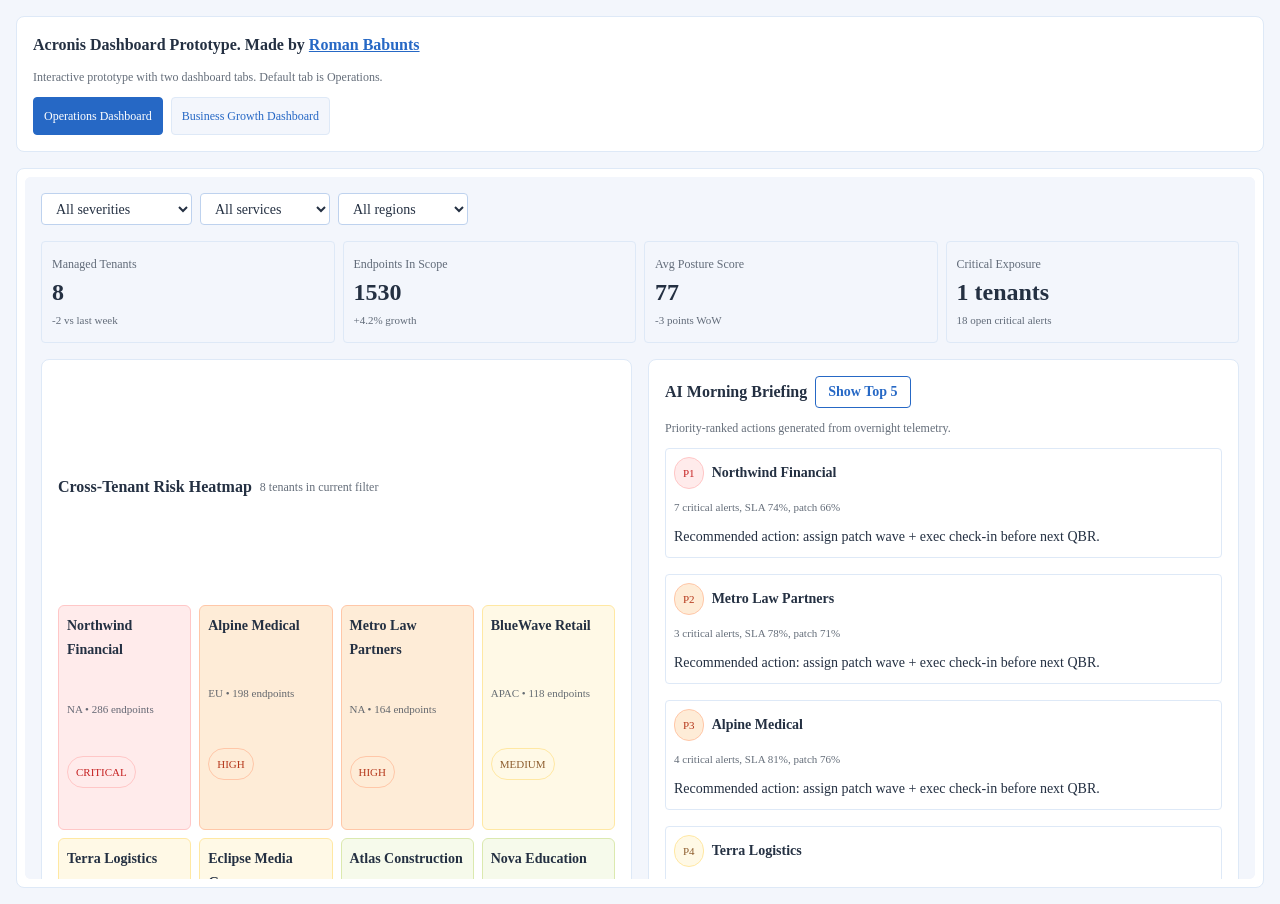
==== commit 0c9888aa: "Scope prototype to two dashboards; move Client 360 to +2h extension" ====
--- a/submission/prototype/index.html
+++ b/submission/prototype/index.html
@@ -15,16 +15,13 @@
           Acronis Dashboard Prototype. Made by
           <a class="title-link" href="https://www.linkedin.com/in/oempolice/" target="_blank" rel="noopener noreferrer">Roman Babunts</a>
         </h1>
-        <p class="card-subtitle">Interactive prototype with tab navigation. Default tab is Operations.</p>
+        <p class="card-subtitle">Interactive prototype with two dashboard tabs. Default tab is Operations.</p>
         <div class="dashboard-tabs" role="tablist" aria-label="Dashboard tabs">
           <button class="dashboard-tab active" role="tab" aria-selected="true" data-target="./operations_dashboard.html" type="button">
             Operations Dashboard
           </button>
           <button class="dashboard-tab" role="tab" aria-selected="false" data-target="./business_dashboard.html" type="button">
             Business Growth Dashboard
-          </button>
-          <button class="dashboard-tab" role="tab" aria-selected="false" data-target="./client_360.html" type="button">
-            Client 360
           </button>
         </div>
       </section>
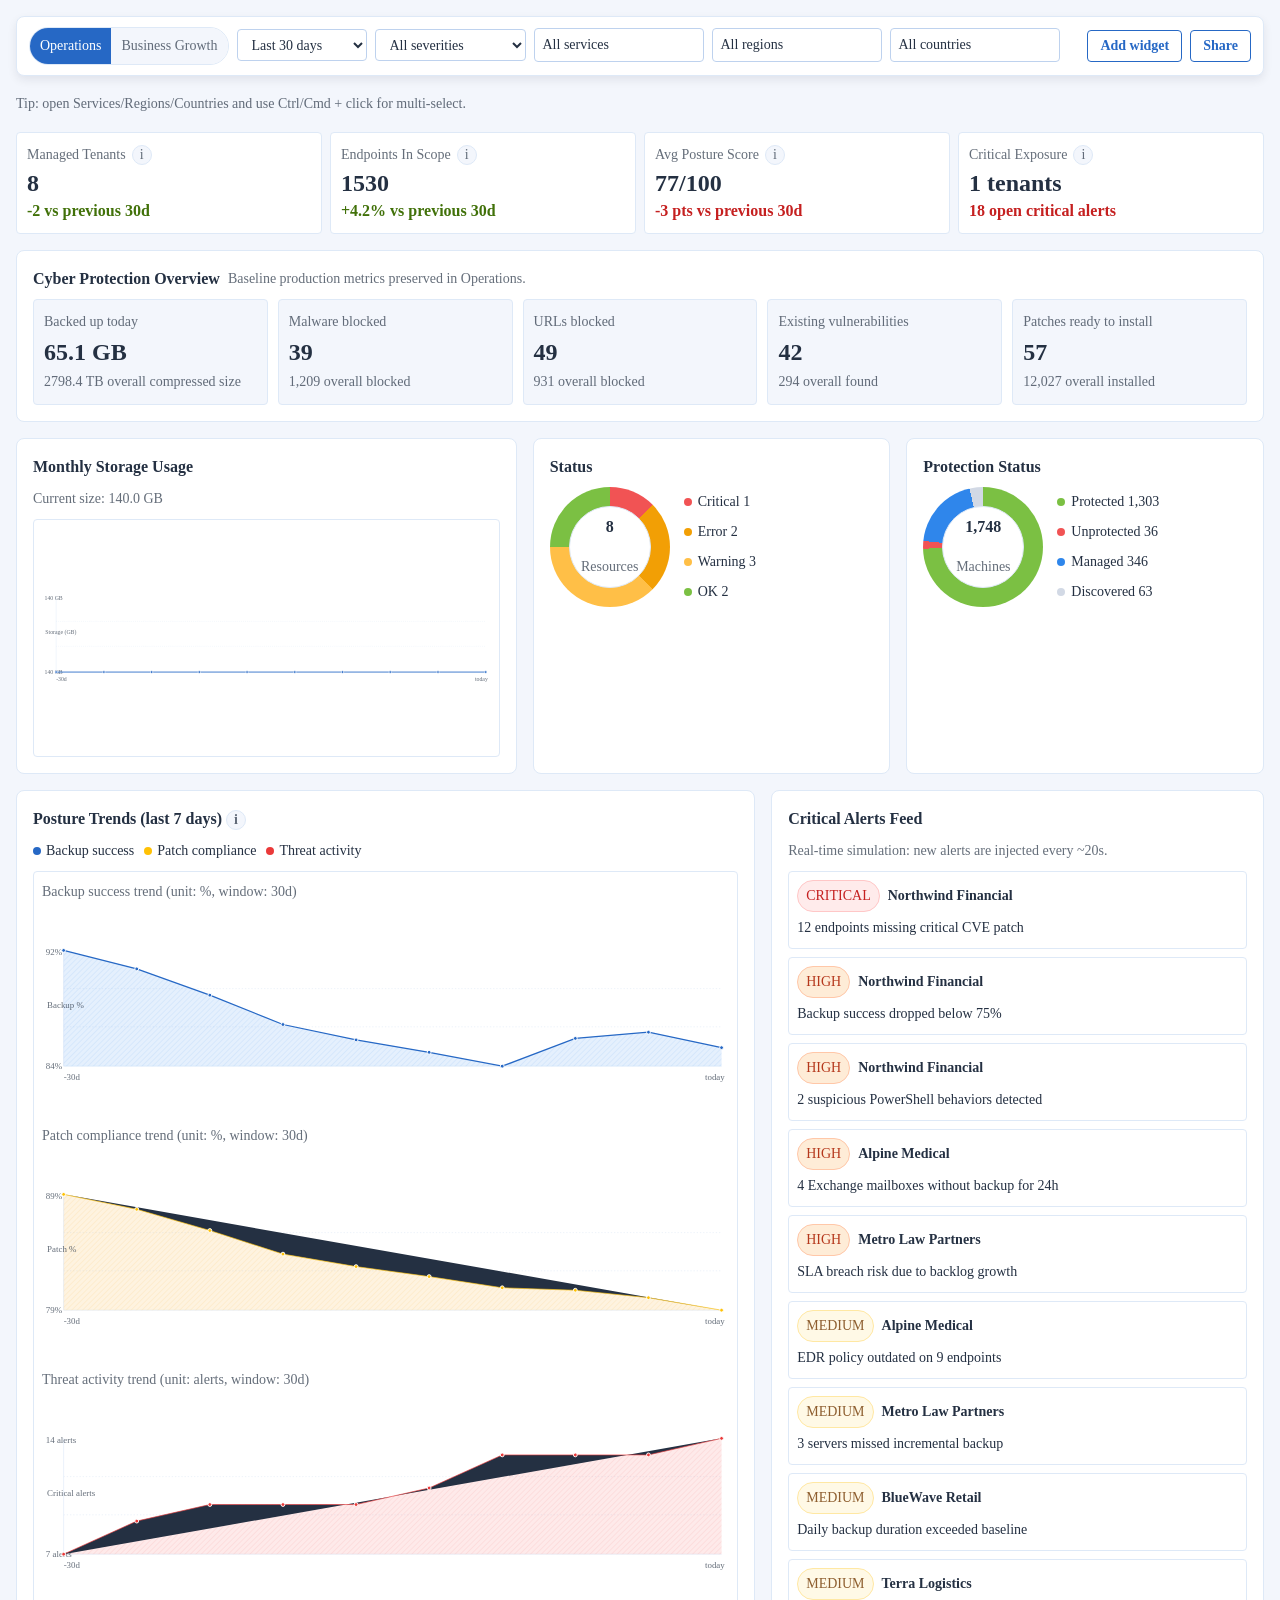
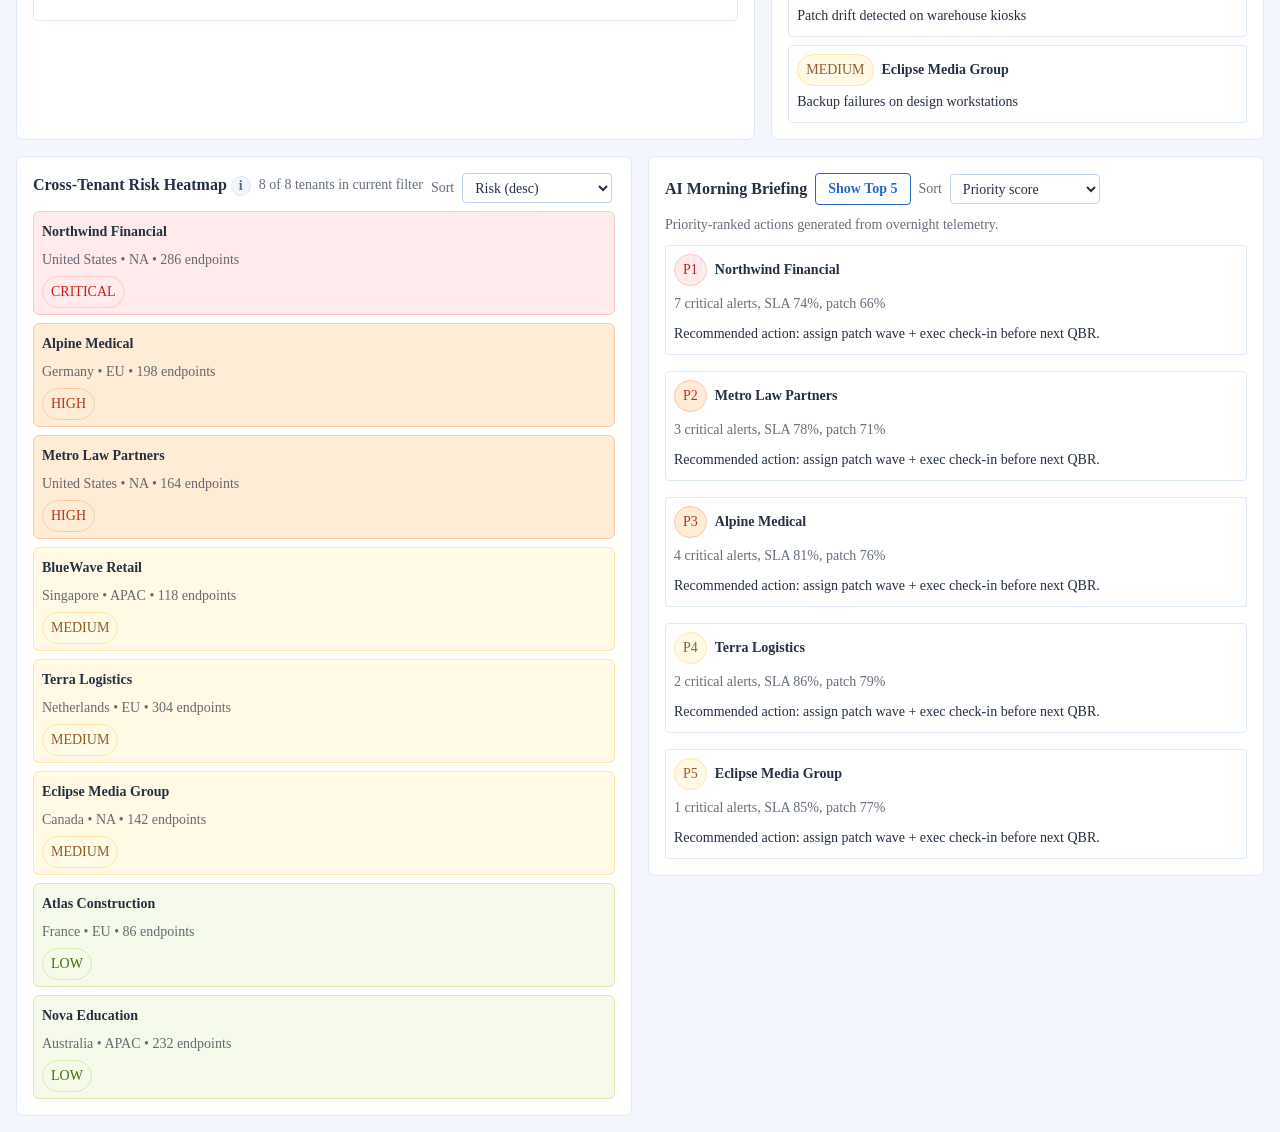
==== commit 50596273: "Unify operations baseline metrics and simplify dashboard navigation" ====
--- a/submission/prototype/index.html
+++ b/submission/prototype/index.html
@@ -4,60 +4,12 @@
     <meta charset="UTF-8" />
     <meta name="viewport" content="width=device-width, initial-scale=1" />
     <title>Acronis Dashboard Prototype</title>
-    <link rel="stylesheet" href="./assets/acv-reset.css" />
-    <link rel="stylesheet" href="./assets/acv-theme-acronis.css" />
-    <link rel="stylesheet" href="./assets/common.css" />
+    <meta http-equiv="refresh" content="0; url=./operations_dashboard.html" />
+    <script>
+      window.location.replace("./operations_dashboard.html");
+    </script>
   </head>
   <body>
-    <main class="app-shell">
-      <section class="card">
-        <h1 class="card-title">
-          Acronis Dashboard Prototype. Made by
-          <a class="title-link" href="https://www.linkedin.com/in/oempolice/" target="_blank" rel="noopener noreferrer">Roman Babunts</a>
-        </h1>
-        <p class="card-subtitle">Interactive prototype with two dashboard tabs. Default tab is Operations.</p>
-        <div class="dashboard-tabs" role="tablist" aria-label="Dashboard tabs">
-          <button class="dashboard-tab active" role="tab" aria-selected="true" data-target="./operations_dashboard.html" type="button">
-            Operations Dashboard
-          </button>
-          <button class="dashboard-tab" role="tab" aria-selected="false" data-target="./business_dashboard.html" type="button">
-            Business Growth Dashboard
-          </button>
-        </div>
-      </section>
-      <section class="dashboard-tab-panel" role="tabpanel" aria-label="Selected dashboard">
-        <iframe
-          id="dashboardFrame"
-          class="dashboard-frame"
-          src="./operations_dashboard.html"
-          title="Operations Dashboard"
-          loading="lazy"
-        ></iframe>
-      </section>
-    </main>
-    <script>
-      (function () {
-        const tabs = Array.from(document.querySelectorAll(".dashboard-tab"));
-        const frame = document.getElementById("dashboardFrame");
-
-        function activateTab(tab) {
-          const target = tab.getAttribute("data-target");
-          frame.src = target;
-          frame.title = tab.textContent.trim();
-
-          tabs.forEach(function (item) {
-            const isActive = item === tab;
-            item.classList.toggle("active", isActive);
-            item.setAttribute("aria-selected", isActive ? "true" : "false");
-          });
-        }
-
-        tabs.forEach(function (tab) {
-          tab.addEventListener("click", function () {
-            activateTab(tab);
-          });
-        });
-      })();
-    </script>
+    <p><a href="./operations_dashboard.html">Open Operations dashboard</a></p>
   </body>
 </html>
